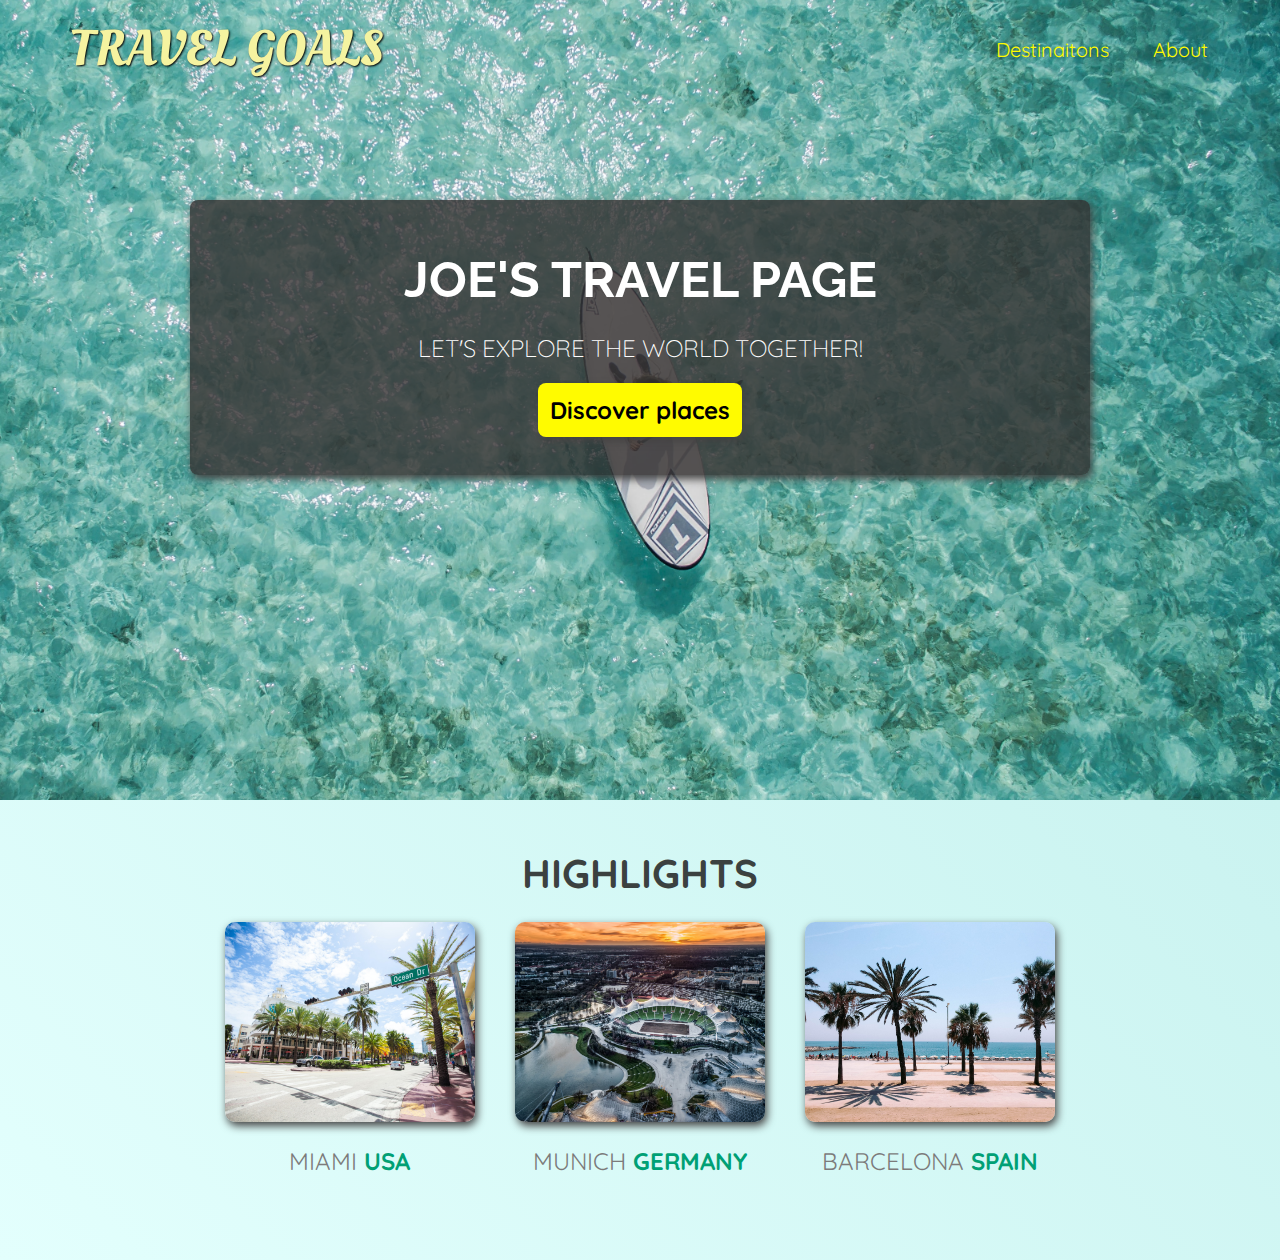
==== index.html @ 5a8f897a "first commit" ====
<!DOCTYPE html>
<html lang="en">

<head>
    <meta charset="UTF-8">
    <title>Document</title>
    <link
        href="https://fonts.googleapis.com/css2?family=Raleway:wght@700&family=Oleo+Script:wght@700&family=Quicksand:wght@300;500;700&display=swap"
        rel="stylesheet" />
    <link rel="stylesheet" href="styles.css">
    <link rel="stylesheet" href="shared.css">
</head>

<body>
    <header>
        <div id="page-logo">
            <a href="/index.html">Travel Goals</a>
        </div>
        <nav>
            <ul>
                <li><a href="places.html">Destinaitons</a></li>
                <li><a href="">About</a></li>
            </ul>
        </nav>
    </header>
    <main>
        <section id="hero">
            <div id="hero-content">
                <h1>Joe's Travel Page</h1>
                <p>Let's explore the world together!</p>
                <a href="/places.html">Discover places</a>
            </div>
        </section>
        <section id="highlights">
            <h2>Highlights</h2>
            <ul id="destinations">
                <li class="destination">
                    <img src="/images/places/miami.jpg" alt="Miami streets">
                    <p>MIAMI <strong>USA</strong></p>
                </li>
                <li class="destination">
                    <img src="/images/places/munich.jpg" alt="Munich">
                    <p>Munich <strong>Germany</strong></p>
                </li>
                <li class="destination">
                    <img src="/images/places/barcelona.jpg" alt="barcelona">
                    <p>Barcelona <strong>Spain</strong></p>
                </li>
            </ul>
        </section>
    </main>
    <footer>

    </footer>
</body>

</html>
---- styles.css ----
#hero {
    height: 800px;
    background-image: url("/images/places/ocean.jpg");
    background-position: center;
    background-size: cover;
}

#hero-content {
    width: 900px;
    background-color: rgba(51, 47, 47, 0.8);
    box-shadow: 2px 4px 8px rgb(68, 67, 67);
    border-radius: 8px;
    text-align: center;
    padding: 50px 0;
    margin: 0 auto;
    position: relative;
    top: 200px;
}

#hero-content h1 {
    color: white;
    text-transform: uppercase;
    font-size: 50px;
    font-family: "Raleway", sans-serif;
    margin: 0;
}

#hero-content p {
    color: white;
    text-transform: uppercase;
    font-size: 24px;
    font-weight: 300;
    margin-bottom: 32px;
}

#hero-content a {
    text-decoration: none;
    background-color: rgb(255, 251, 0);
    padding: 12px;
    color: black;
    font-size: 24px;
    font-weight: bold;
    border-radius: 8px;
    box-shadow: 2px 4px 8px rgb(68, 67, 67);
}

#hero-content a:hover {
    background-color: rgb(255, 238, 0);
}

#destinations {
    display: flex;
    width: 90%;
    margin: auto;
    margin-bottom: 40px;
    justify-content: center;
}

.destination {
    margin: 0 20px;
    text-transform: uppercase;
}

.destination img {
    height: 200px;
    width: 250px;
    box-shadow: 2px 4px 8px rgb(68, 67, 67);
    border-radius: 10px;
    object-fit: cover;
}

.destination p {
    text-align: center;
    font-size: 24px;
    color: rgb(124, 123, 123);
    margin: 20px 0;
}

.destination strong {
    color: rgb(0, 160, 117);

}

#highlights h2 {
    text-transform: uppercase;
    text-align: center;
    font-size: 40px;
    color: rgb(59, 65, 64);
    margin: 24px 0;
}

#highlights {
    padding: 24px;
    background: linear-gradient(45deg, rgb(227, 255, 253), rgb(202, 243, 240));
}
---- shared.css ----
body {
    font-family: "Quicksand", sans-serif;
    margin: 0;
}

header {
    display: flex;
    justify-content: space-between;
    align-items: center;
    padding: 15px 60px;
    position: absolute;
    width: 100%;
    top: 0;
    left: 0;
    box-sizing: border-box;
}

ul {
    list-style: none;
    margin: 0;
    padding: 0;
}

header ul {
    display: flex;
}

header li {
    margin-left: 20px;
}

header a {
    color: rgb(255, 251, 0);
    text-decoration: none;
    font-size: 20px;
    padding: 12px;
    text-shadow: 1px 1px 2px rgba(0, 0, 0, 0.2);
    border-radius: 8px;
}

header a:hover {
    color: rgb(77, 77, 77);
    background-color: rgb(255, 251, 0);
}


#page-logo a {
    padding: 10px;
    font-family: "Oleo Script", sans-serif;
    color: rgb(245, 243, 160);
    font-size: 50px;
    text-decoration: none;
    text-transform: uppercase;
    text-shadow: 1px 1px 2px rgb(0, 0, 0);
}
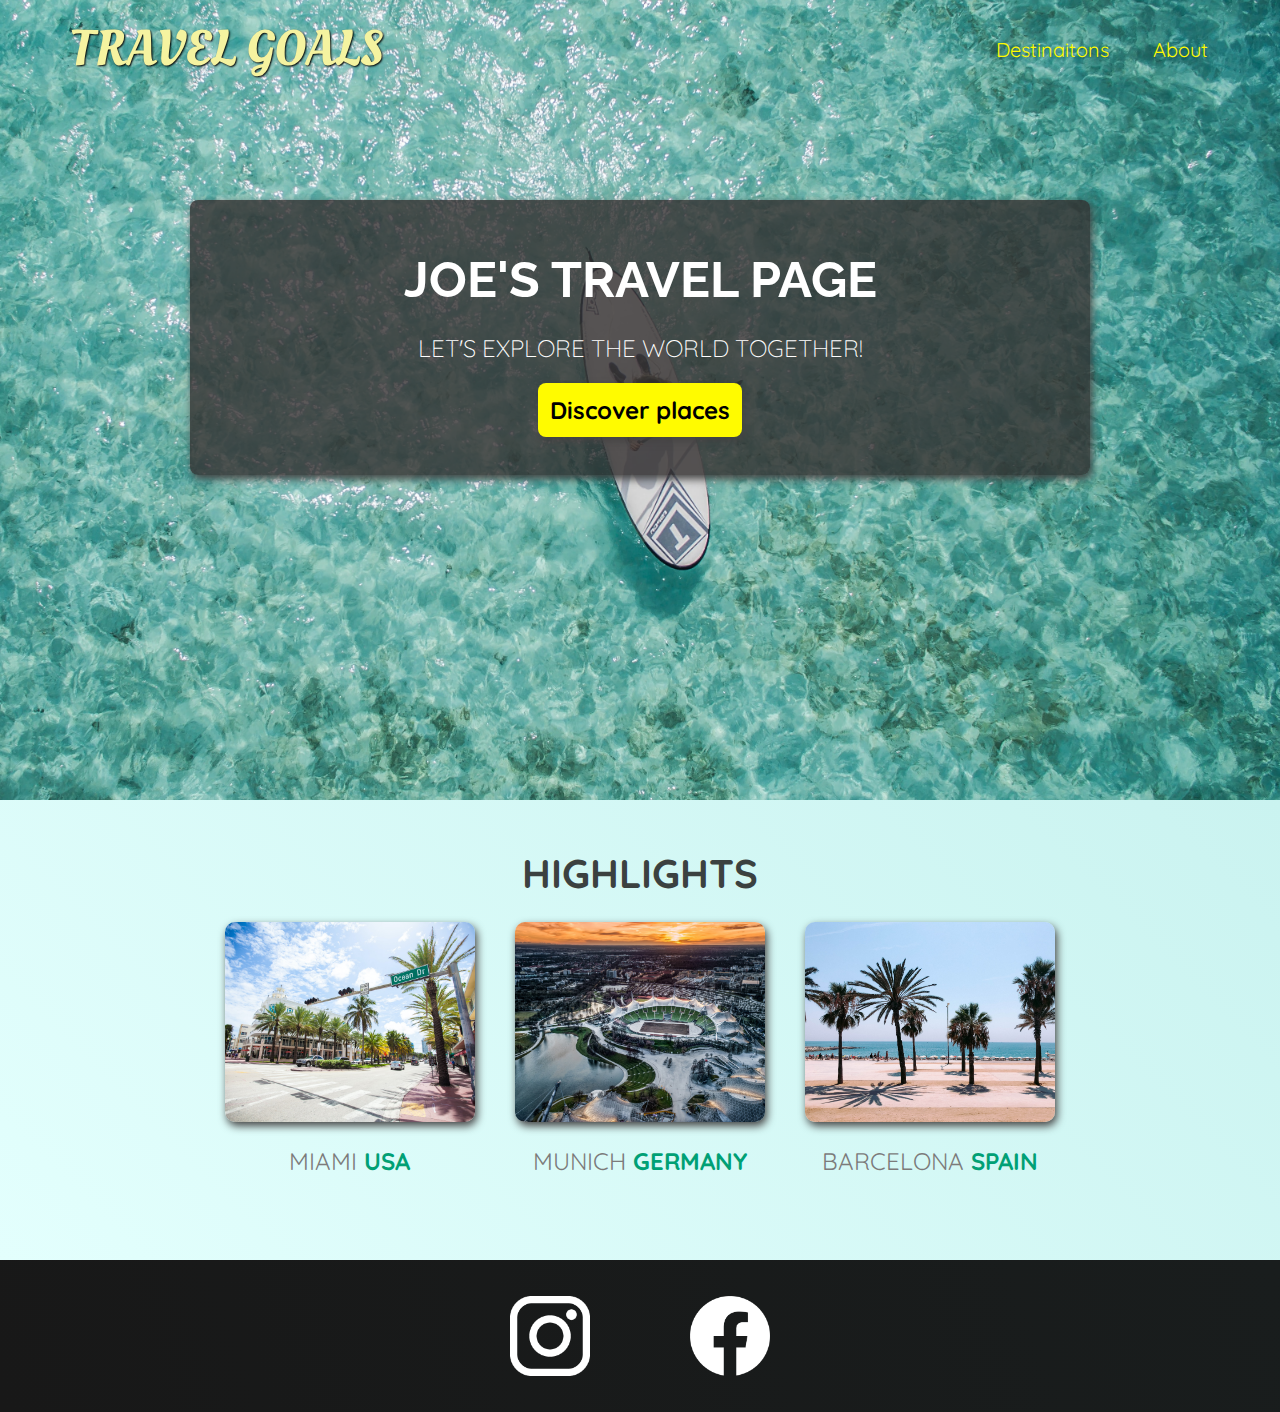
==== commit a607d5f1: "footer" ====
--- a/index.html
+++ b/index.html
@@ -50,7 +50,14 @@
         </section>
     </main>
     <footer>
-
+        <ul>
+            <li>
+                <a href="https://www.instagram.com"><img src="/images/icons/insta.png" alt="Insta logo"></a>
+            </li>
+            <li>
+                <a href="https://www.facebook.com"><img src="/images/icons/facebook.png" alt="Facebook logo"></a>
+            </li>
+        </ul>
     </footer>
 </body>
 
--- a/shared.css
+++ b/shared.css
@@ -52,4 +52,25 @@
     text-decoration: none;
     text-transform: uppercase;
     text-shadow: 1px 1px 2px rgb(0, 0, 0);
+}
+
+footer {
+    background: linear-gradient(70deg, rgb(24,24,24), rgb(25,29,29));
+    padding: 36px 0;
+}
+
+footer ul {
+    display: flex;
+    justify-content: center;
+}
+
+footer li {
+    width: 80px;
+    height: 80px;
+    margin: 0 50px;
+}
+
+footer img {
+    width: 100%;
+    height: 100%;
 }